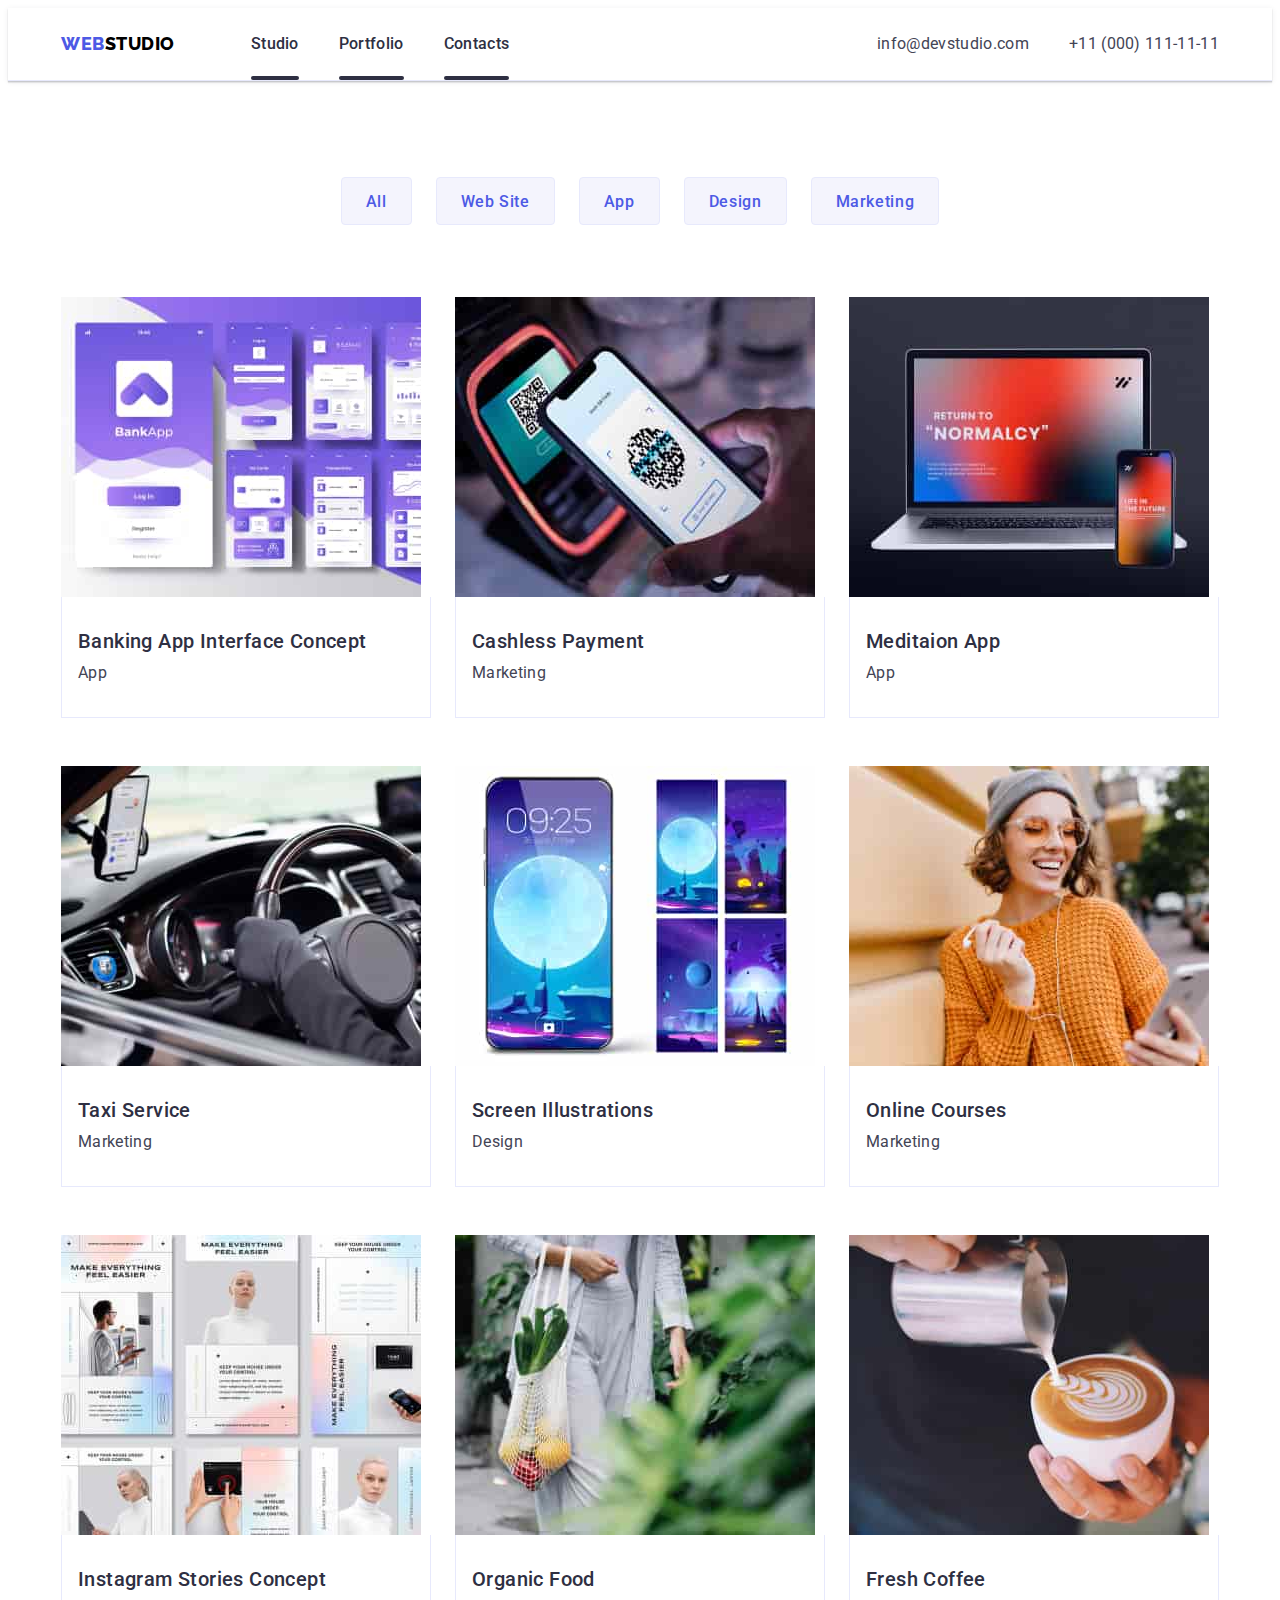
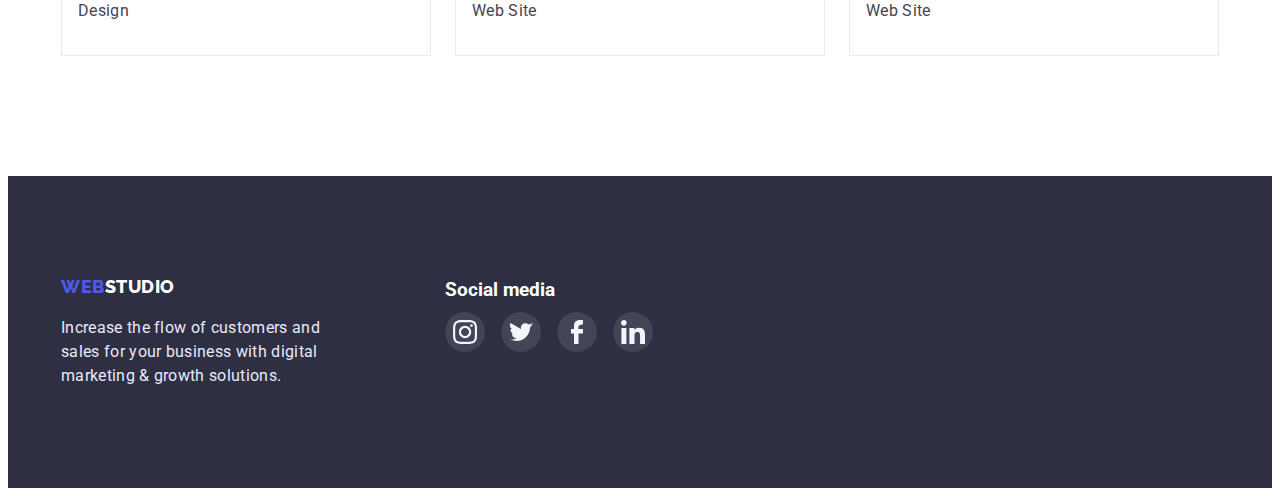
==== portfolio.html @ 626524d9 "1" ====
<!DOCTYPE html>
<html lang="en">
<head>
  <meta charset="UTF-8">
  <meta http-equiv="X-UA-Compatible" content="IE=edge">
  <meta name="viewport" content="width=device-width, initial-scale=1.0">
  <title>portfolio</title>

  <link rel="preconnect" href="https://fonts.googleapis.com">
  <link rel="preconnect" href="https://fonts.gstatic.com" crossorigin>
  <link href="https://fonts.googleapis.com/css2?family=Raleway:wght@800&family=Roboto:wght@400;500;700;900&display=swap" rel="stylesheet">

  <link rel="stylesheet" href="https://cdnjs.cloudflare.com/ajax/libs/modern-normalize/1.1.0/modern-normalize.min.css" 
  integrity="sha512-wpPYUAdjBVSE4KJnH1VR1HeZfpl1ub8YT/NKx4PuQ5NmX2tKuGu6U/JRp5y+Y8XG2tV+wKQpNHVUX03MfMFn9Q=="
  crossorigin="anonymous"
  referrerpolicy="no-referrer" />

  <link rel="stylesheet" href="./css/styles.css">
</head>
<body>
  <header class="header">
    <div class="container header-container">

    <nav class="header-nav">
      <a class="webstudio-stayll" href="./index.html"> <span class="header-web">Web</span><span class="header-studio">Studio</span></a>
      <ul class="header-menu">
       <li><a class="header-link" href="./index.html">Studio</a></li>
       <li><a class="header-link" href="./portfolio.html">Portfolio</a></li>
       <li><a class="header-link" href="">Contacts</a></li>
      </ul>
    </nav>
    <address class="address-all">
      <ul class="header-menu">
        <li><a class="header-address" href="mailto:info@devstudio.com">info@devstudio.com</a></li>
        <li><a class="header-address" href="tel:+110001111111">+11 (000) 111-11-11</a></li>      
      </ul>
    </address>
    </div>
  </header>
  <main>
    <section class="secteon">
    <div class="container">
    <h1 class="visually-hidden">portfolio</h1>
   <ul class="button-menu">
    <li><button class="button-secondary" type="button">All</button></li>
    <li><button class="button-secondary" type="button">Web Site</button></li>
    <li><button class="button-secondary" type="button">App</button></li>
    <li><button class="button-secondary" type="button">Design</button></li>
    <li><button class="button-secondary" type="button">Marketing</button></li>
   </ul>
  
   <ul class="section-decor">
    <li class="section-decor-ferst" >
      <a class="section-decor-shad"  href="">
        <div class="decor-imge">       
      <img src="./images/img2.0.jpg" alt="img2.0" width="360" height="300">
      <div class="decor-description">
        <P class="decor-imge-info">
          14 Stylish and User-Friendly App Design Concepts 
          · Task Manager App 
          · Calorie Tracker App 
          · Exotic Fruit Ecommerce App 
          · Cloud Storage App
        </P>
      </div>
      </div>
      <div class="decor-pfoto">
      <h2 class="section-title-pfoto">Banking App Interface Concept</h2>
      <p class="section-text-pfoto">App</p>
      </div>
    </a>
    </li>
    <li class="section-decor-ferst" >
      <a class="section-decor-shad" href="">
        <div class="decor-imge">
      <img src="./images/img2.1.jpg" alt="img2.1" width="360" height="300">
      <div class="decor-description">
        <P class="decor-imge-info">
          14 Stylish and User-Friendly App Design Concepts 
          · Task Manager App 
          · Calorie Tracker App 
          · Exotic Fruit Ecommerce App 
          · Cloud Storage App
        </P>
      </div>
      </div>
      <div class="decor-pfoto">
      <h2 class="section-title-pfoto">Cashless Payment</h2>
      <p class="section-text-pfoto" >Marketing</p>
      </div></a>
    </li>
    <li class="section-decor-ferst" >
      <a class="section-decor-shad" href="">
        <div class="decor-imge">
      <img src="./images/img2.2.jpg" alt="img2.2" width="360" height="300">
      <div class="decor-description">
        <P class="decor-imge-info">
          14 Stylish and User-Friendly App Design Concepts 
          · Task Manager App 
          · Calorie Tracker App 
          · Exotic Fruit Ecommerce App 
          · Cloud Storage App
        </P>
      </div>
      </div>
      <div class="decor-pfoto">
      <h2 class="section-title-pfoto">Meditaion App</h2>
      <p class="section-text-pfoto">App</p>
      </div></a>
    </li>
    <li class="section-decor-ferst" >
      <a class="section-decor-shad" href="">
        <div class="decor-imge">
      <img src="./images/img2.3.jpg" alt="img2.3" width="360" height="300">
      <div class="decor-description">
        <P class="decor-imge-info">
          14 Stylish and User-Friendly App Design Concepts 
          · Task Manager App 
          · Calorie Tracker App 
          · Exotic Fruit Ecommerce App 
          · Cloud Storage App
        </P>
      </div>
      </div>
      <div class="decor-pfoto">
      <h2 class="section-title-pfoto">Taxi Service</h2>
      <p class="section-text-pfoto">Marketing</p>
      </div></a>
    </li class="section-decor-ferst" >
    <li class="section-decor-ferst" >
      <a class="section-decor-shad" href="">
        <div class="decor-imge">
      <img src="./images/img2.4.jpg" alt="img2.4" width="360" height="300">
      <div class="decor-description">
        <P class="decor-imge-info">
          14 Stylish and User-Friendly App Design Concepts 
          · Task Manager App 
          · Calorie Tracker App 
          · Exotic Fruit Ecommerce App 
          · Cloud Storage App
        </P>
      </div>
</div>
      <div class="decor-pfoto">
      <h2 class="section-title-pfoto">Screen Illustrations</h2>
      <p class="section-text-pfoto">Design</p>
      </div></a>
    </li>
    <li class="section-decor-ferst" > 
      <a class="section-decor-shad" href="">
        <div class="decor-imge">
      <img src="./images/img2.5.jpg" alt="img2.5" width="360" height="300">
      <div class="decor-description">
        <P class="decor-imge-info">
          14 Stylish and User-Friendly App Design Concepts 
          · Task Manager App 
          · Calorie Tracker App 
          · Exotic Fruit Ecommerce App 
          · Cloud Storage App
        </P>
      </div>
      </div>
      <div class="decor-pfoto">
      <h2 class="section-title-pfoto">Online Courses</h2>
      <p class="section-text-pfoto">Marketing</p>
      </div></a>
    </li>
    <li class="section-decor-ferst" >
      <a class="section-decor-shad" href="">
        <div class="decor-imge">
      <img src="./images/img2.6.jpg" alt="img2.6" width="360" height="300">
      <div class="decor-description">
        <P class="decor-imge-info">
          14 Stylish and User-Friendly App Design Concepts 
          · Task Manager App 
          · Calorie Tracker App 
          · Exotic Fruit Ecommerce App 
          · Cloud Storage App
        </P>
      </div>
      </div>
      <div class="decor-pfoto">
      <h2 class="section-title-pfoto" >Instagram Stories Concept</h2>
      <p class="section-text-pfoto">Design</p>
      </div></a>
    </li>
    <li class="section-decor-ferst" >
      <a class="section-decor-shad" href="">
        <div class="decor-imge">
      <img src="./images/img2.8.jpg" alt="img2.9" width="360" height="300">
      <div class="decor-description">
        <P class="decor-imge-info">
          14 Stylish and User-Friendly App Design Concepts 
          · Task Manager App 
          · Calorie Tracker App 
          · Exotic Fruit Ecommerce App 
          · Cloud Storage App
        </P>
      </div>
      </div>
      <div class="decor-pfoto">
      <h2 class="section-title-pfoto">Organic Food</h2>
      <p class="section-text-pfoto">Web Site</p>
      </div></a>
    </li>
    <li class="section-decor-ferst" >
       <a class="section-decor-shad" href="">
        <div class="decor-imge">
      <img src="./images/img2.7.jpg" alt="img2.7" width="360" height="300">
      <div class="decor-description">
        <P class="decor-imge-info">
          14 Stylish and User-Friendly App Design Concepts 
          · Task Manager App 
          · Calorie Tracker App 
          · Exotic Fruit Ecommerce App 
          · Cloud Storage App
        </P>
      </div>
      </div>
      <div class="decor-pfoto">
      <h2 class="section-title-pfoto" >Fresh Coffee</h2>
      <p class="section-text-pfoto">Web Site</p>
      </div></a>
    </li> 
   </ul>
  
  </div>
  </section>
  </main>
  
  <footer class="footer-stayl">
    <div class="container">   
      <div class="info-footer">
    <a class="webstudio-stayll" href="./index.html"> 
      <span class="footet-web">Web</span><span class="footer-studio">Studio</span>
    </a>
    <p class="footer-text">Increase the flow of customers and sales for your 
      business with digital marketing & growth solutions.
    </p>
    </div>
      <div class=" Social-footer">
    <h3 class="social-media">Social media</h3>
    <ul class="social-list-footer">
      <li class="social-item-footer">
        <a class="social-link-footer" href="">
        <svg class="social-icon-footer">
          <use href="./images/icons.svg#icon-instagram"></use>
        </svg>
      </a></li>
      <li class="social-item-footer" >
        <a class="social-link-footer"  href="">
        <svg class="social-icon-footer">
          <use href="./images/icons.svg#icon-twitter"></use>
        </svg>
      </a></li>
      <li class="social-item-footer">
        <a class="social-link-footer" href="">
        <svg class="social-icon-footer" >
          <use href="./images/icons.svg#icon-facebook"></use>
        </svg>
      </a></li>
      <li class="social-item-footer">
        <a class="social-link-footer" href="">
        <svg class="social-icon-footer">
          <use href="./images/icons.svg#icon-linkedin"></use>
        </svg>
      </a></li>
     </ul>
     </div>
   </div>
  </footer>
</body>
</html>
---- css/styles.css ----
:root{
  --primary-text-color: #434455;
  --titli-text-color:#2E2F42 ;
  --accent-color:#FFFFFF;
  --second-bg-color:#F4F4FD;
  --first-bg-color: #4D5AE5;
  --bg-color:#404BBF;
  --cecond-tx-color: #E7E9FC ;
  --color-background-primary:#FFFFFF;
  --color-social: #31D0AA;
  --color-grau: #8f8f9c;
}
ul{
  margin: 0;
  padding: 0;
  list-style-type:none ;
}
p,h1,h2,h3,h4,h5,h6{
  margin-top: 0;
  margin-bottom: 0px;
}
  
img{
  max-width: 100%;
 height: auto;
 display: block;
 object-fit: cover;
}
body{
  color:var(--primary-text-color) ;
  background-color:var(--accent-color);
  font-family:'Roboto',sans-serif;
  font-weight: 400;
  font-size: 16px;
  line-height: 1.5;
}
.webstudio-stayll{
  text-decoration:none ;
  font-family:'Raleway',sans-serif;
  font-weight: 800;
  font-size: 18px;
  line-height:1.33; 
  letter-spacing:0.03em;
  text-transform: uppercase;
  
}
.header{
  border-bottom:1px solid var(--cecond-tx-color);
  box-shadow:0px 2px 1px rgba(46, 47, 66, 0.08), 0px 1px 1px rgba(46, 47, 66, 0.16), 0px 1px 6px rgba(46, 47, 66, 0.08);
   ;
}
.header-web{
  color:var(--first-bg-color);
}
.header-studio{
  color: #000;
}
.container{
  width: 100%;
  max-width: 1158px;
  margin: 0 auto;
  padding: 0 15px ;
}
.container-section-fon{
  display: flex;
    max-width: 100%;
    gap: 24px;
}
.header-container{
  display: flex;
  align-items: center;
}
.section-hider-our{
  flex-basis:calc((100%-72px)/4);
  /*margin-top: 8px;*/
}
.header-nav{
  display: flex;
  align-items: center;
  gap: 76px; ;
}
.address-all{
  margin-left: auto;
}
.header-menu{
  display: flex;
  gap: 40px;
}
.header-link:not(last-child){
  text-decoration:none ;
  color:var(--titli-text-color);
   font-weight: 500;
   font-size: 16px;
   line-height:1.5;
  padding-top: 24px;
  padding-bottom: 24px;
  letter-spacing: 0.02em;
  display: block;
position: relative;
}
.header-link::after{
  position: absolute;
  bottom: 0;
  display: block;
  border-radius: 2px;
  width: 100%;
  height: 4px;
  background-color:currentColor; 
  content:'' ;
  
}

.header-link:hover,
.header-link:focus {
color:var(--bg-color);
}
/*.header-address:hover,
.header-address:focus {
  color:var(--bg-color);
}*/

.header-address:last-child{
  text-decoration:none ;
  color:var(--primary-text-color);
   letter-spacing: 0.02em;
   font-style: normal;
   padding: 24px 0px;
   display: block;
   }
.maim-stayl{
  padding: 188px 0;
  text-align: center;
  background-color: var(--titli-text-color);
  /* DZ4 */
  background-image:linear-gradient(rgba(46, 47, 66, 0.7),rgba(46, 47, 66, 0.7)),
   url(../images/people-office.jpg);
  background-repeat: no-repeat;
  background-position: center; 
  background-size:cover;
  max-width: 1440px;
  margin: auto;
  /*@ фон задний светлее@*/
} 
 
.main-title {
  color:var(--accent-color);
  font-weight: 500;
  font-size: 56px;
  line-height:1.07;
  letter-spacing:0.02em;
  margin-bottom: 48px;
  text-align: center;
  font-style: normal;

}
.test-button {
background-color:var(--first-bg-color);
color:var(--cecond-tx-color);
border-radius: 4px;
font-family:inherit;
letter-spacing:0.04em;
font-size:16px;
line-height:1.5;
cursor: pointer;
padding: 16px 32px;
font-weight: 500;
border: 1px solid  transparent;
box-shadow: 0px 4px 4px rgba(0, 0, 0, 0.15);;
}

.test-button:hover,
.test-button:focus {
color: var(--accent-color);
background-color: var(--bg-color);
}
.section{
 padding-top:  120px;

}
.section-doing{
  padding-top:  120px;
  padding-bottom: 120px;
}
.secteon{
  padding-top: 96px ;
  padding-bottom: 120px;
}
.visually-hidden {
  position: absolute;
    white-space: nowrap;
    width: 1px;
    height: 1px;
    overflow: hidden;
    border: 0;
    padding: 0;
    clip: rect(0 0 0 0);
    clip-path: inset(50%);
    margin: -1px;
}
.hidden-container{
  display: flex;
  gap: 24px;
}
.section-decor a {
  text-decoration:none ;
  
}
.section-decor{
  display: flex;
  flex-wrap: wrap;
  gap: 48px 24px;
  
}
.section-decor-ferst{
  flex-basis:calc((100% - 48px) / 3);
  
}
.section-decor-shad{
  display: block;
}
.decor-pfoto{
  padding:  32px 16px;
  border: 1px solid var(--cecond-tx-color);
  border-top: none; 
}
/*  DY5  */
.decor-description{
  position: absolute;
  top: 0;
  left: 0;
  width: 100%;
  height: 100%;
  background-color:var(--first-bg-color) ;
  color: var(--second-bg-color);
  transform: translateY(100%);
  transition: transform 250ms;
transition-timing-function: cubic-bezier(0.4, 0, 0.2, 1);
}
.section-decor-shad:hover
.decor-description{
  transform: translateY(0);
}
.decor-imge{
position: relative;
overflow: hidden;
}
.decor-imge-info{
  width: 296px;
  height: 96px;
  text-align: center;
  padding-left: 32px;
  padding-top:  40px; ;
}
/* DZ4 */
.section-decor-shad:hover{
box-shadow:0px 1px 6px rgba(46, 47, 66, 0.08), 0px 1px 1px rgba(46, 47, 66, 0.16), 0px 2px 1px rgba(46, 47, 66, 0.08); ;
}
.section-title{
  color:var(--titli-text-color); 
   font-weight: 500;
   font-size: 20px;
   line-height:1.2;
   letter-spacing:0.02em;
   margin: 0 auto;
   text-align: center;
}
.section-title-our{
  color:var(--titli-text-color); 
   font-weight: 500;
   font-size: 20px;
   line-height:1.2;
   letter-spacing:0.02em;
    
}
.section-title-pfoto{
  color:var(--titli-text-color); 
   font-weight: 500;
   font-size: 20px;
   line-height:1.2;
   letter-spacing:0.02em;
   
   
}
.section-text-pfoto{
  color:var(--primary-text-color);
  font-size: 16px;
  line-height:1.5;
  letter-spacing:0.02em;
  margin-top: 8px;
  
}
.section-text-our{
  color:var(--primary-text-color);
 font-size: 16px;
 line-height:1.5;
 letter-spacing:0.02em;
 margin-top: 8px;

 }
.section-text{
 color:var(--primary-text-color);
 font-size: 16px;
 line-height:1.5;
 letter-spacing:0.02em;
text-align: center;
margin-top: 8px;

}
.section-styl{
  color:var(--titli-text-color);
   font-weight: 700;
   font-size: 36px;
   line-height:1.33;
   letter-spacing:0.02em;
   text-align: center;
   text-transform: capitalize;
   margin-bottom: 72px;

}
.doing-container{
  display: flex;
  gap: 24px;
  
}
.about-piple{
  background-color:var(--second-bg-color);
}
.team-container{
  width: 1158px;
  padding-left: 15px;
  padding-right: 15px;
  margin-left: auto;
  margin-right: auto;
  display: flex;
  gap: 24px;
  
}
.section-team{
  background-color:var(--second-bg-color); 
padding: 120px 0;

}
/* cоц сети */
.social-list{
  display: flex;
  gap: 24px;
  justify-content: center;
  margin-top: 8px;
}
.social-icon {
width: 16px;
height: 16px;
fill: var(--color-background-primary);

}
.social-item {
  width: 40px;
  height: 40px;
 
}
.social-link {
  display:flex;
  align-items: center;
  justify-content: center;
  width: 100%;
  height: 100%;
  background-color: var(--first-bg-color);
  border-radius:50%; 
}
 /*
.test-ikon{
fill: var(--color-background-primary);
}
.test-ikon:hover{
  fill:var(--first-bg-color) ;
}*/
.footer-stayl{
  background-color:var(--titli-text-color);
gap: 120px;
padding-top:100px ;
padding-bottom:100px ;   
}
.footer-stayl .container{
  display: flex;
  
}
.section-fon{
  background-color:var(--accent-color);
 flex-basis:calc((100% - 72px) / 4);
 border-radius:  0px 0px 4px 4px;
 /* DZ4*/
 box-shadow: 0px 1px 6px rgba(46, 47, 66, 0.08), 0px 1px 1px rgba(46, 47, 66, 0.16), 0px 2px 1px rgba(46, 47, 66, 0.08);
}
.total-info{
text-align: center;
padding-top: 32px;
padding-bottom: 32px;
}
.webstudio-stayll{
  color:var(--accent-color);
   font-family:'Raleway', sans-serif;
   font-weight: 800;
   font-size: 18px;
   line-height:1.16;
   letter-spacing:0.03em; 
}
.footer-studio{
  color:var(--accent-color);
  
}
.footet-web {
  color:var(--first-bg-color);
}
.footer-text  {
  color:var(--cecond-tx-color) ;
   font-size: 16px;
   line-height:1.5;
   letter-spacing:0.02em;
   width: 264px;  
   margin-top: 16px;
}

.button-secondary{
  background-color:var(--second-bg-color);
  color:var(--first-bg-color);
  border-radius: 4px;
   font-family:'Roboto', sans-serif;
   font-style: normal;
   font-weight: 500;
   font-size: 16px;
   line-height:1.5;
   cursor: pointer;
   letter-spacing:0.04em ;
   padding: 12px 24px;
   height: 48px;
   border: 1px solid var(--cecond-tx-color);
   
}
.button-secondary:hover,
.button-secondary:focus{
  background-color:var(--first-bg-color);
  color: var(--accent-color);
  border-color: transparent;
  box-shadow:0px 3px 1px rgba(0, 0, 0, 0.1), 0px 2px 1px rgba(0, 0, 0, 0.08), 0px 2px 2px rgba(0, 0, 0, 0.12); 
}
.button-menu{
    display:flex;
    flex-direction: row;
    justify-content: center;
    align-items: center;
    gap: 24px;
    margin-bottom: 72px;
    
}
.customers-container{
  display: flex;
  justify-content: center;
  gap: 24px;
}
.customers-itam{
 width: 168px; ;
 height: 88px; 
 
}
.customers-link{
  display: flex;
 width: 100%;
  height: 100%;
 justify-content: center;
 align-items: center;
 color: var(--color-grau);
 border: 1px solid var(--color-grau);
 border-radius: 4px;
}
.customers-cli{
width:104px ;
height:56px ;
fill: currentColor;
/*fill:var(--color-grau);*/
}
.section-customers{
  padding-top: 120px;
  padding-bottom: 130px;
}

.customers-link:focus,
.customers-link:hover{
  color:var(--first-bg-color) ;
  border-color:var(--first-bg-color) ;
}

.icon-item{
  width:264px ;
  display: flex;
  justify-content: center;
  align-items: center;
  height: 112px;
  margin-bottom: 8px ;
  background-color:var(--second-bg-color);
}
.icon-svg{
  width: 64px;
  height: 64px;
 
}
/* cjfghgkjgfkfgkpgfok */

.Social-footer{
  width: 208px;;
  height: 80px;
  margin-left: 120px;
  margin-right: auto;
}
.social-list-footer{
  display: flex;
  gap: 16px;
  justify-content: center;
  margin-top: 8px;
}
.social-icon-footer {
width: 24px;
height: 24px;
fill: var(--second-bg-color);

}
.social-item-footer {
  width: 40px;
  height: 40px;
 
}
.social-link-footer {
  display:flex;
  align-items: center;
  justify-content: center;
  width: 100%;
  height: 100%;
  background-color:var(--primary-text-color);
  border-radius:50%; 
  
}
.social-media{
  color: var(--color-background-primary);
}
 
 .social-link-footer:hover,
 .social-link-footer:focus{
  background-color: var(--color-social);
}
.social-link:hover,
 .social-link:focus{
  background-color: var(--bg-color);
}
/*modal*/
.backdrop{
  position: fixed;
  left: 0;
  top: 0;
  display: flex;
  align-items: center;
  justify-content: center;
  width: 100%;
  height: 100%;
  padding: 20px 0;
 transition:opacitiy 250ms, visibility 250ms;
 background-color: rgba(46, 47, 66, 0.4); 
 transition-timing-function: cubic-bezier(0.4, 0, 0.2, 1);
}
.modal{
  position: absolute;
 overflow: auto;
  width: 100%;
  height: 100%;
  max-width: 408px; 
  max-height: 576px; 
  background-color: #FFFFFF;
  
}
 .modal-close{
  position: absolute;
  top: 24px;
  right:24px ;
  width: 24px;
  height: 24px;
  border:1px solid rgba(0, 0, 0, 0.1); 
  border-radius: 50%;
  margin: 0;
  cursor: pointer;
  transition-property: color, background-color;
  transition-duration: 250ms;
  transition-timing-function: cubic-bezier(0.4, 0, 0.2, 1);
  }
.backdrop.is-hidden{
 opacity: 0;
 visibility: hidden;
 pointer-events: none;
}
.close-icon{
  width: 24px;
  height: 24px;
}
.close-icon .modal-close:hover, 
.close-icon .modal-close:focus{
  background-color: var(--first-bg-color);
  color: #F4F4FD;
}
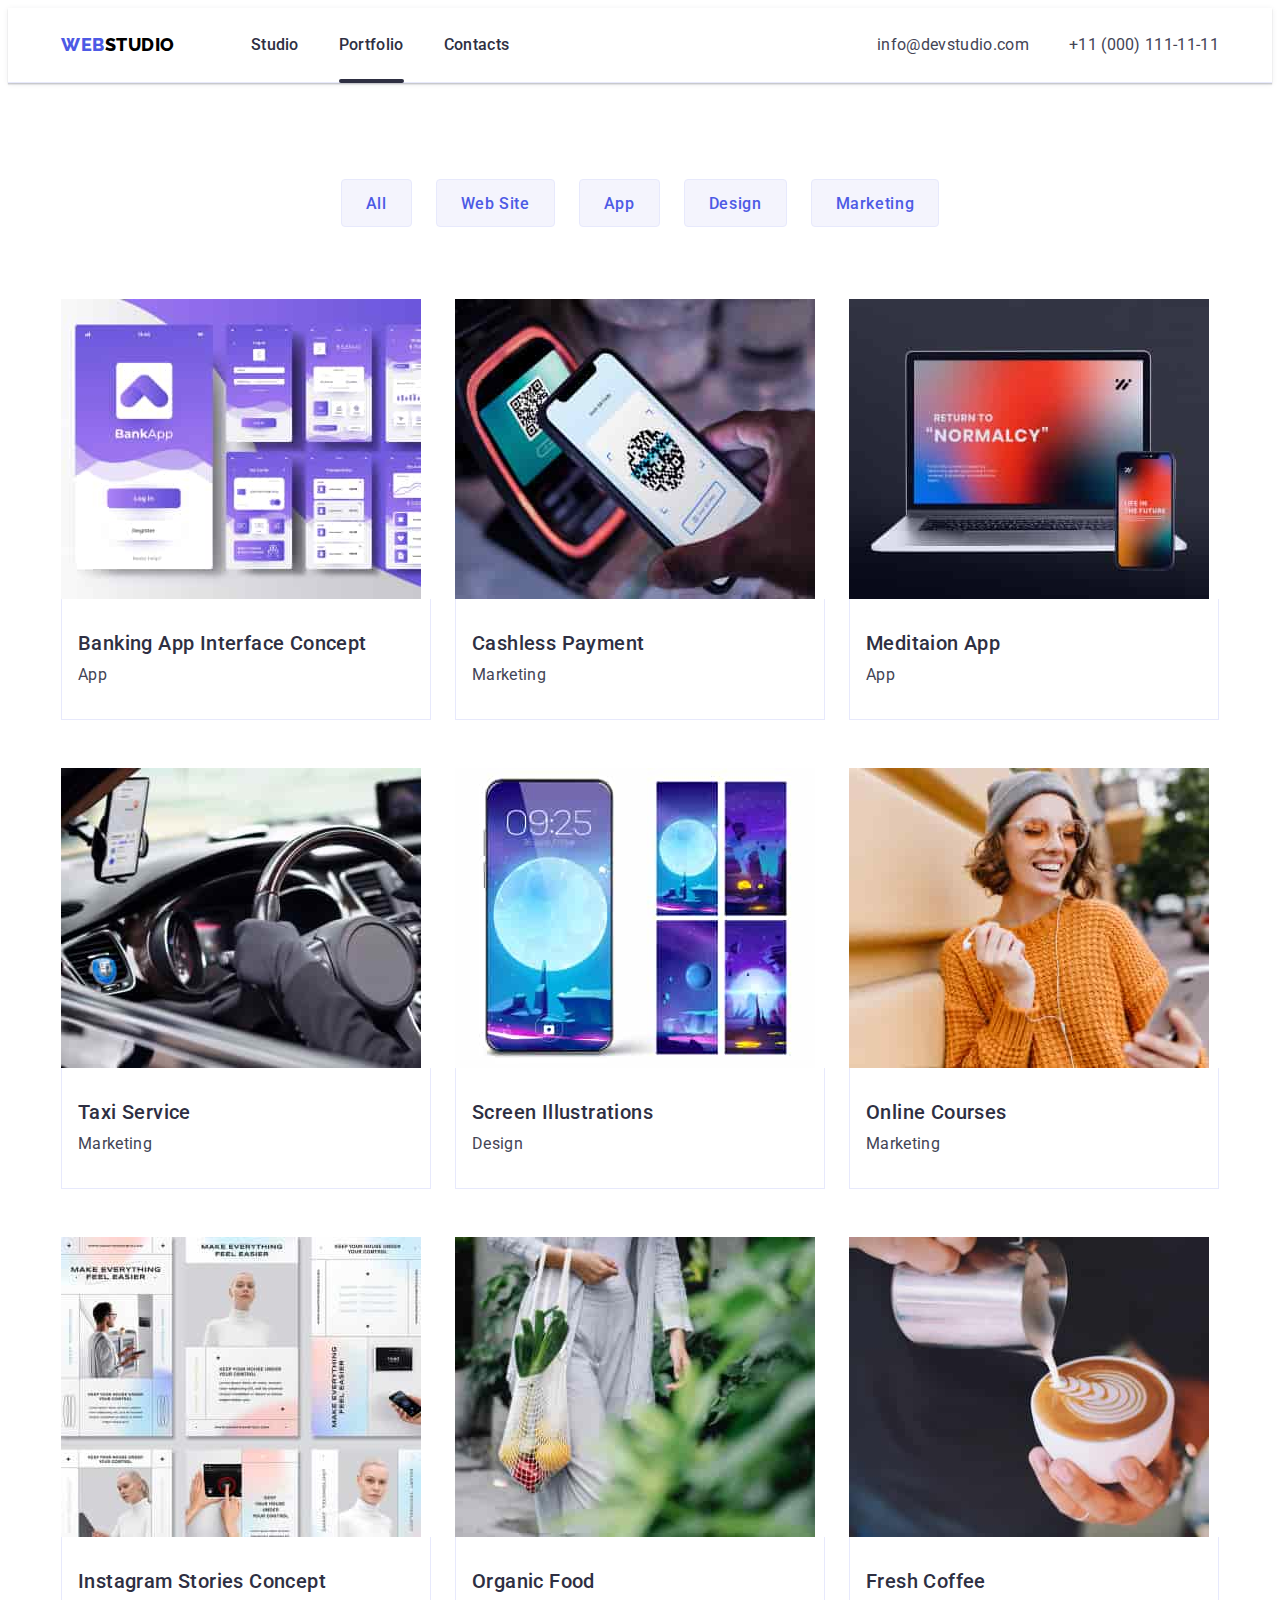
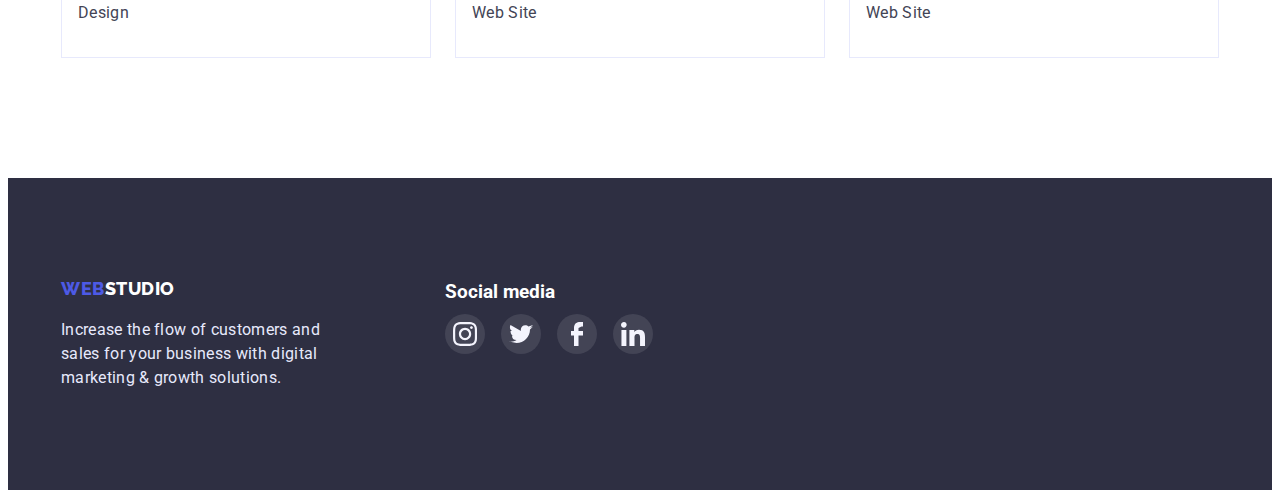
==== commit 0bb22ac9: "3" ====
--- a/portfolio.html
+++ b/portfolio.html
@@ -25,7 +25,7 @@
       <a class="webstudio-stayll" href="./index.html"> <span class="header-web">Web</span><span class="header-studio">Studio</span></a>
       <ul class="header-menu">
        <li><a class="header-link" href="./index.html">Studio</a></li>
-       <li><a class="header-link" href="./portfolio.html">Portfolio</a></li>
+       <li><a class="header-link carent" href="./portfolio.html">Portfolio</a></li>
        <li><a class="header-link" href="">Contacts</a></li>
       </ul>
     </nav>
--- a/css/styles.css
+++ b/css/styles.css
@@ -1,15 +1,15 @@
 
 :root{
+  --first-bg-color: #4D5AE5;
+  --bg-color: #404BBF;
+  --titli-text-color:#2E2F42;
+  --color-social: #31D0AA;
   --primary-text-color: #434455;
-  --titli-text-color:#2E2F42 ;
+  --color-grau: #8e8f99;
+  --cecond-tx-color: #E7E9FC;
+  --second-bg-color:#F4F4FD;
   --accent-color:#FFFFFF;
-  --second-bg-color:#F4F4FD;
-  --first-bg-color: #4D5AE5;
-  --bg-color:#404BBF;
-  --cecond-tx-color: #E7E9FC ;
   --color-background-primary:#FFFFFF;
-  --color-social: #31D0AA;
-  --color-grau: #8f8f9c;
 }
 ul{
   margin: 0;
@@ -43,12 +43,10 @@
   line-height:1.33; 
   letter-spacing:0.03em;
   text-transform: uppercase;
-  
 }
 .header{
   border-bottom:1px solid var(--cecond-tx-color);
   box-shadow:0px 2px 1px rgba(46, 47, 66, 0.08), 0px 1px 1px rgba(46, 47, 66, 0.16), 0px 1px 6px rgba(46, 47, 66, 0.08);
-   ;
 }
 .header-web{
   color:var(--first-bg-color);
@@ -73,12 +71,11 @@
 }
 .section-hider-our{
   flex-basis:calc((100%-72px)/4);
-  /*margin-top: 8px;*/
 }
 .header-nav{
   display: flex;
   align-items: center;
-  gap: 76px; ;
+  gap: 76px; 
 }
 .address-all{
   margin-left: auto;
@@ -93,31 +90,31 @@
    font-weight: 500;
    font-size: 16px;
    line-height:1.5;
-  padding-top: 24px;
-  padding-bottom: 24px;
+  padding-top: 25px;
+  padding-bottom: 25px;
   letter-spacing: 0.02em;
   display: block;
 position: relative;
-}
-.header-link::after{
+transition: color 250ms  cubic-bezier(0.4, 0, 0.2, 1);
+}
+
+.carent::after{
   position: absolute;
-  bottom: 0;
+  bottom: -1px;
   display: block;
   border-radius: 2px;
   width: 100%;
   height: 4px;
   background-color:currentColor; 
   content:'' ;
-  
 }
 
 .header-link:hover,
 .header-link:focus {
 color:var(--bg-color);
 }
-/*.header-address:hover,
-.header-address:focus {
-  color:var(--bg-color);
+/*.carent{
+color: #404BBF;
 }*/
 
 .header-address:last-child{
@@ -127,12 +124,17 @@
    font-style: normal;
    padding: 24px 0px;
    display: block;
+   transition: color 250ms  cubic-bezier(0.4, 0, 0.2, 1);
    }
+  .header-address:last-child:hover,
+  .header-address:last-child:focus{
+    color: var(--bg-color);
+    transition-duration: 250ms;
+  }
 .maim-stayl{
   padding: 188px 0;
   text-align: center;
   background-color: var(--titli-text-color);
-  /* DZ4 */
   background-image:linear-gradient(rgba(46, 47, 66, 0.7),rgba(46, 47, 66, 0.7)),
    url(../images/people-office.jpg);
   background-repeat: no-repeat;
@@ -140,7 +142,6 @@
   background-size:cover;
   max-width: 1440px;
   margin: auto;
-  /*@ фон задний светлее@*/
 } 
  
 .main-title {
@@ -152,7 +153,6 @@
   margin-bottom: 48px;
   text-align: center;
   font-style: normal;
-
 }
 .test-button {
 background-color:var(--first-bg-color);
@@ -166,24 +166,25 @@
 padding: 16px 32px;
 font-weight: 500;
 border: 1px solid  transparent;
-box-shadow: 0px 4px 4px rgba(0, 0, 0, 0.15);;
+box-shadow: 0px 4px 4px rgba(0, 0, 0, 0.15);
+transition: color 250ms  cubic-bezier(0.4, 0, 0.2, 1);
 }
 
 .test-button:hover,
 .test-button:focus {
 color: var(--accent-color);
 background-color: var(--bg-color);
+transition: color 250ms  cubic-bezier(0.4, 0, 0.2, 1);
 }
 .section{
- padding-top:  120px;
-
+ padding-top: 120px;
 }
 .section-doing{
   padding-top:  120px;
   padding-bottom: 120px;
 }
 .secteon{
-  padding-top: 96px ;
+  padding-top: 96px;
   padding-bottom: 120px;
 }
 .visually-hidden {
@@ -203,28 +204,25 @@
   gap: 24px;
 }
 .section-decor a {
-  text-decoration:none ;
-  
+  text-decoration: none; 
 }
 .section-decor{
   display: flex;
   flex-wrap: wrap;
   gap: 48px 24px;
-  
 }
 .section-decor-ferst{
   flex-basis:calc((100% - 48px) / 3);
-  
 }
 .section-decor-shad{
   display: block;
+  transition:opacitiy 250ms cubic-bezier(0.4, 0, 0.2, 1), visibility 250ms cubic-bezier(0.4, 0, 0.2, 1);
 }
 .decor-pfoto{
   padding:  32px 16px;
   border: 1px solid var(--cecond-tx-color);
   border-top: none; 
 }
-/*  DY5  */
 .decor-description{
   position: absolute;
   top: 0;
@@ -248,11 +246,10 @@
 .decor-imge-info{
   width: 296px;
   height: 96px;
-  text-align: center;
+  text-align: left;
   padding-left: 32px;
-  padding-top:  40px; ;
-}
-/* DZ4 */
+  padding-top:  40px; 
+}
 .section-decor-shad:hover{
 box-shadow:0px 1px 6px rgba(46, 47, 66, 0.08), 0px 1px 1px rgba(46, 47, 66, 0.16), 0px 2px 1px rgba(46, 47, 66, 0.08); ;
 }
@@ -270,17 +267,14 @@
    font-weight: 500;
    font-size: 20px;
    line-height:1.2;
-   letter-spacing:0.02em;
-    
+   letter-spacing:0.02em;   
 }
 .section-title-pfoto{
   color:var(--titli-text-color); 
    font-weight: 500;
    font-size: 20px;
-   line-height:1.2;
-   letter-spacing:0.02em;
-   
-   
+   line-height: 1.2;
+   letter-spacing: 0.02em;  
 }
 .section-text-pfoto{
   color:var(--primary-text-color);
@@ -288,7 +282,6 @@
   line-height:1.5;
   letter-spacing:0.02em;
   margin-top: 8px;
-  
 }
 .section-text-our{
   color:var(--primary-text-color);
@@ -296,7 +289,6 @@
  line-height:1.5;
  letter-spacing:0.02em;
  margin-top: 8px;
-
  }
 .section-text{
  color:var(--primary-text-color);
@@ -305,7 +297,6 @@
  letter-spacing:0.02em;
 text-align: center;
 margin-top: 8px;
-
 }
 .section-styl{
   color:var(--titli-text-color);
@@ -316,12 +307,10 @@
    text-align: center;
    text-transform: capitalize;
    margin-bottom: 72px;
-
 }
 .doing-container{
   display: flex;
   gap: 24px;
-  
 }
 .about-piple{
   background-color:var(--second-bg-color);
@@ -333,13 +322,11 @@
   margin-left: auto;
   margin-right: auto;
   display: flex;
-  gap: 24px;
-  
+  gap: 24px; 
 }
 .section-team{
-  background-color:var(--second-bg-color); 
+background-color:var(--second-bg-color); 
 padding: 120px 0;
-
 }
 /* cоц сети */
 .social-list{
@@ -352,12 +339,10 @@
 width: 16px;
 height: 16px;
 fill: var(--color-background-primary);
-
 }
 .social-item {
   width: 40px;
   height: 40px;
- 
 }
 .social-link {
   display:flex;
@@ -367,29 +352,21 @@
   height: 100%;
   background-color: var(--first-bg-color);
   border-radius:50%; 
-}
- /*
-.test-ikon{
-fill: var(--color-background-primary);
-}
-.test-ikon:hover{
-  fill:var(--first-bg-color) ;
-}*/
+  transition:opacitiy 250ms cubic-bezier(0.4, 0, 0.2, 1), visibility 250ms cubic-bezier(0.4, 0, 0.2, 1);
+}
 .footer-stayl{
   background-color:var(--titli-text-color);
 gap: 120px;
-padding-top:100px ;
-padding-bottom:100px ;   
+padding-top: 100px;
+padding-bottom: 100px;   
 }
 .footer-stayl .container{
   display: flex;
-  
 }
 .section-fon{
   background-color:var(--accent-color);
  flex-basis:calc((100% - 72px) / 4);
  border-radius:  0px 0px 4px 4px;
- /* DZ4*/
  box-shadow: 0px 1px 6px rgba(46, 47, 66, 0.08), 0px 1px 1px rgba(46, 47, 66, 0.16), 0px 2px 1px rgba(46, 47, 66, 0.08);
 }
 .total-info{
@@ -406,13 +383,12 @@
    letter-spacing:0.03em; 
 }
 .footer-studio{
-  color:var(--accent-color);
-  
-}
-.footet-web {
+  color:var(--accent-color); 
+}
+.footet-web{
   color:var(--first-bg-color);
 }
-.footer-text  {
+.footer-text{
   color:var(--cecond-tx-color) ;
    font-size: 16px;
    line-height:1.5;
@@ -435,14 +411,16 @@
    padding: 12px 24px;
    height: 48px;
    border: 1px solid var(--cecond-tx-color);
-   
+   transition:opacitiy 250ms cubic-bezier(0.4, 0, 0.2, 1), visibility 250ms cubic-bezier(0.4, 0, 0.2, 1);
 }
 .button-secondary:hover,
 .button-secondary:focus{
   background-color:var(--first-bg-color);
   color: var(--accent-color);
   border-color: transparent;
-  box-shadow:0px 3px 1px rgba(0, 0, 0, 0.1), 0px 2px 1px rgba(0, 0, 0, 0.08), 0px 2px 2px rgba(0, 0, 0, 0.12); 
+  box-shadow:0px 3px 1px rgba(0, 0, 0, 0.1),
+   0px 2px 1px rgba(0, 0, 0, 0.08),
+   0px 2px 2px rgba(0, 0, 0, 0.12); 
 }
 .button-menu{
     display:flex;
@@ -450,8 +428,7 @@
     justify-content: center;
     align-items: center;
     gap: 24px;
-    margin-bottom: 72px;
-    
+    margin-bottom: 72px;    
 }
 .customers-container{
   display: flex;
@@ -459,7 +436,7 @@
   gap: 24px;
 }
 .customers-itam{
- width: 168px; ;
+ width: 168px; 
  height: 88px; 
  
 }
@@ -472,12 +449,13 @@
  color: var(--color-grau);
  border: 1px solid var(--color-grau);
  border-radius: 4px;
+ transition:opacitiy 250ms cubic-bezier(0.4, 0, 0.2, 1), visibility 250ms cubic-bezier(0.4, 0, 0.2, 1);
 }
 .customers-cli{
-width:104px ;
-height:56px ;
+width: 104px;
+height: 56px;
 fill: currentColor;
-/*fill:var(--color-grau);*/
+
 }
 .section-customers{
   padding-top: 120px;
@@ -488,8 +466,8 @@
 .customers-link:hover{
   color:var(--first-bg-color) ;
   border-color:var(--first-bg-color) ;
-}
-
+ /*transition:opacitiy 250ms cubic-bezier(0.4, 0, 0.2, 1), visibility 250ms cubic-bezier(0.4, 0, 0.2, 1);*/
+}
 .icon-item{
   width:264px ;
   display: flex;
@@ -502,12 +480,9 @@
 .icon-svg{
   width: 64px;
   height: 64px;
- 
-}
-/* cjfghgkjgfkfgkpgfok */
-
+}
 .Social-footer{
-  width: 208px;;
+  width: 208px;
   height: 80px;
   margin-left: 120px;
   margin-right: auto;
@@ -522,12 +497,10 @@
 width: 24px;
 height: 24px;
 fill: var(--second-bg-color);
-
 }
 .social-item-footer {
   width: 40px;
   height: 40px;
- 
 }
 .social-link-footer {
   display:flex;
@@ -537,7 +510,7 @@
   height: 100%;
   background-color:var(--primary-text-color);
   border-radius:50%; 
-  
+  transition: color 250ms  cubic-bezier(0.4, 0, 0.2, 1);
 }
 .social-media{
   color: var(--color-background-primary);
@@ -548,7 +521,7 @@
   background-color: var(--color-social);
 }
 .social-link:hover,
- .social-link:focus{
+.social-link:focus{
   background-color: var(--bg-color);
 }
 /*modal*/
@@ -556,37 +529,49 @@
   position: fixed;
   left: 0;
   top: 0;
-  display: flex;
-  align-items: center;
-  justify-content: center;
   width: 100%;
   height: 100%;
   padding: 20px 0;
- transition:opacitiy 250ms, visibility 250ms;
- background-color: rgba(46, 47, 66, 0.4); 
- transition-timing-function: cubic-bezier(0.4, 0, 0.2, 1);
+ transition:opacitiy 250ms cubic-bezier(0.4, 0, 0.2, 1), visibility 250ms cubic-bezier(0.4, 0, 0.2, 1);
+ background: rgba(46, 47, 66, 0.4); 
+ opacity: 1;
 }
 .modal{
+  display: flex;
+  flex-direction: row-reverse;
   position: absolute;
+  top: 50%;
+  left: 50%;
+  transform: translate(-50%, -50%);
  overflow: auto;
   width: 100%;
   height: 100%;
+  padding: 20px 20px;
   max-width: 408px; 
   max-height: 576px; 
-  background-color: #FFFFFF;
-  
+  background-color: #FcFcFc;
+  box-shadow: 0px 1px 1px rgba(0, 0, 0, 0.14),
+   0px 1px 3px rgba(0, 0, 0, 0.12), 
+   0px 2px 1px rgba(0, 0, 0, 0.2); 
+    border-radius:4px ;
+    opacity: 1;
+    transition: transform 520ms cubic-bezier(0.4, 0, 0.2, 1);
 }
  .modal-close{
   position: absolute;
-  top: 24px;
-  right:24px ;
+ margin-top: 24px;
+  margin-right: 24px;
+  margin: 0;
+  height: 24px;
   width: 24px;
-  height: 24px;
   border:1px solid rgba(0, 0, 0, 0.1); 
   border-radius: 50%;
-  margin: 0;
   cursor: pointer;
-  transition-property: color, background-color;
+  transition-property: color;
+  background-color: var(--cecond-tx-color);
+  color: black;
+  flex-direction: column;
+  align-items: center;
   transition-duration: 250ms;
   transition-timing-function: cubic-bezier(0.4, 0, 0.2, 1);
   }
@@ -596,11 +581,13 @@
  pointer-events: none;
 }
 .close-icon{
-  width: 24px;
-  height: 24px;
-}
-.close-icon .modal-close:hover, 
-.close-icon .modal-close:focus{
+  width: 8px;
+  height: 8px;
+  color: currentColor;
+}
+  .modal-close:hover, 
+  .modal-close:focus{
+    /*transition:opacitiy 250ms cubic-bezier(0.4, 0, 0.2, 1), visibility 250ms cubic-bezier(0.4, 0, 0.2, 1);*/
   background-color: var(--first-bg-color);
-  color: #F4F4FD;
+  color: var(--second-bg-color);
 }